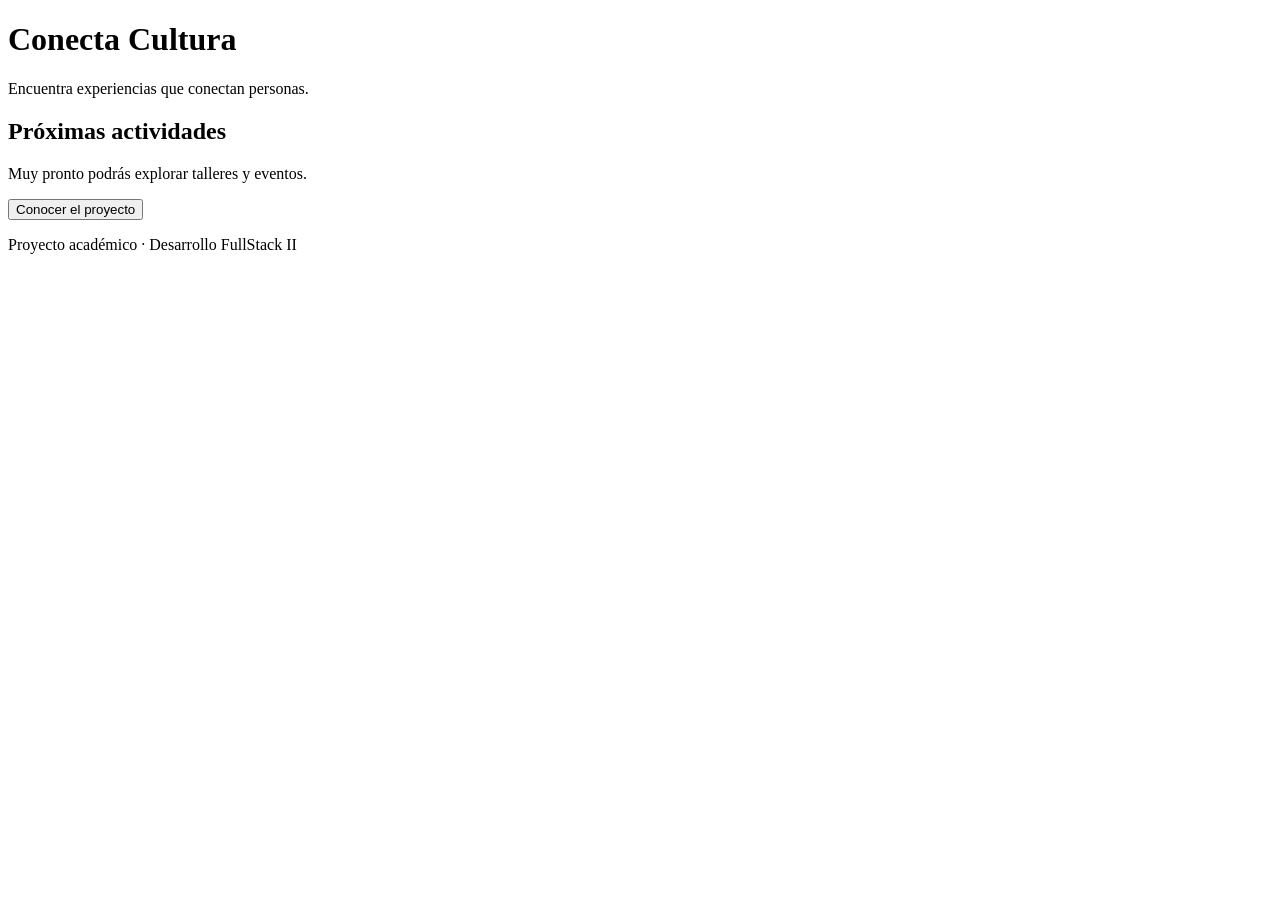
==== index.html @ 06ef7215 "chore: crear estructura inicial del proyecto" ====
<!DOCTYPE html>
<html lang="es">

<head>
    <meta charset="UTF-8">
    <meta name="viewport" content="width=device-width, initial-scale=1.0">
    <meta name="description" content="Actividades y talleres de Conecta Cultura">
    <title>Conecta Cultura | Inicio</title>
    <link rel="stylesheet" href="assets/css/estilos.css">
</head>

<body>
    <header>
        <h1>Conecta Cultura</h1>
        <p>Encuentra experiencias que conectan personas.</p>
    </header>
    <main>
        <section>
            <h2>Próximas actividades</h2>
            <p>Muy pronto podrás explorar talleres y eventos.</p>
            <button id="boton-bienvenida" type="button">Conocer el proyecto</button>
        </section>
    </main>

    <footer>
        <p>Proyecto académico · Desarrollo FullStack II</p>
    </footer>
    <script src="assets/js/app.js"></script>
</body>

</html>
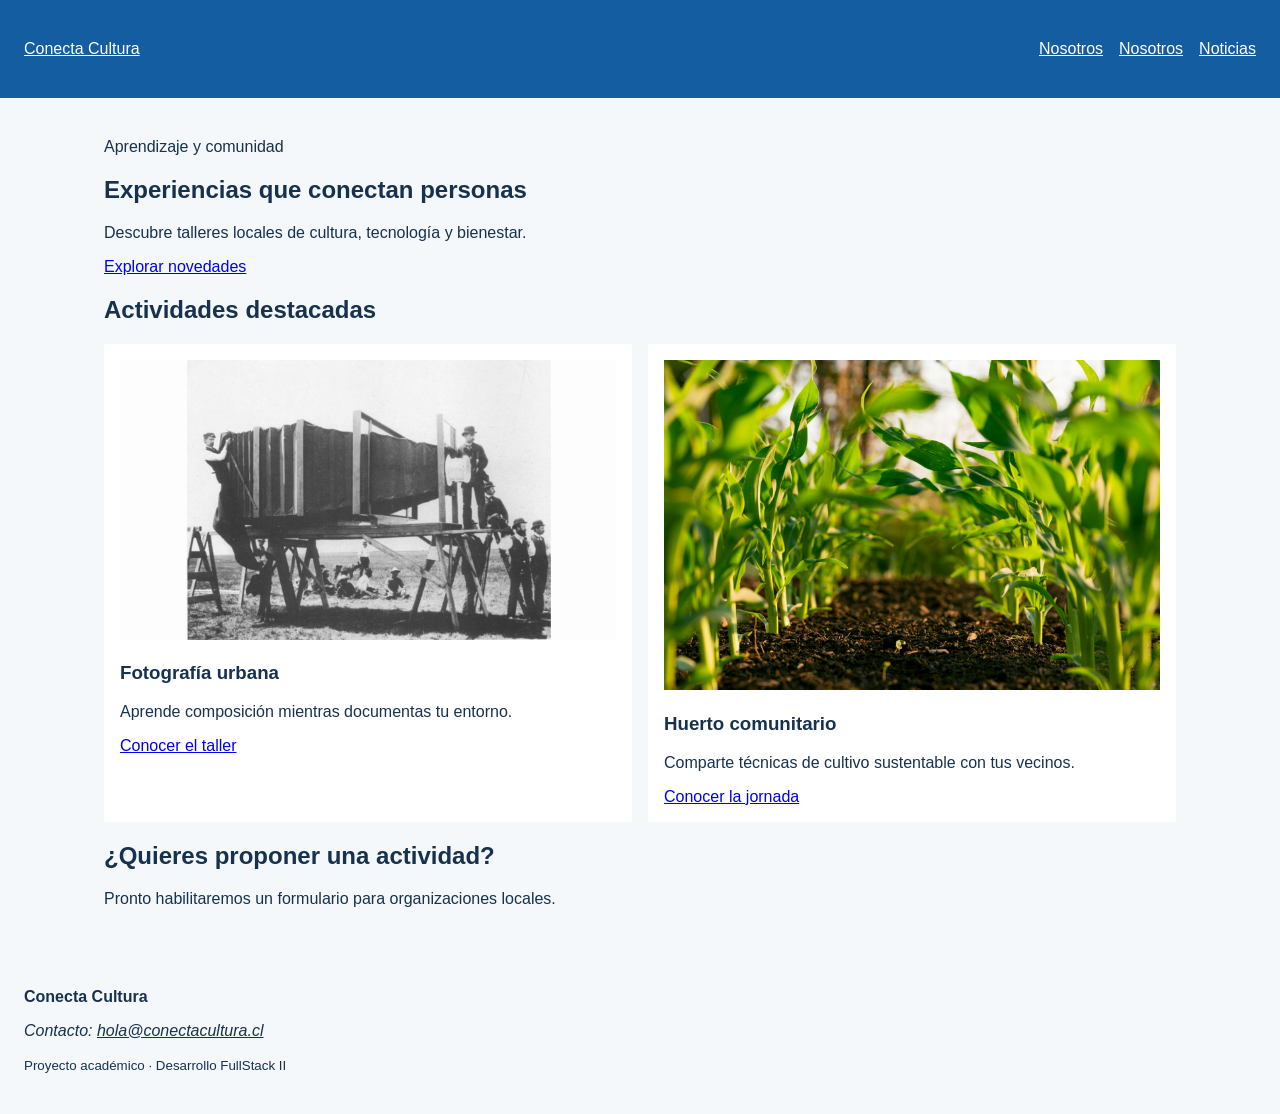
==== commit 13eed8ae: "Primer commit del proyecto fullstack2" ====
--- a/index.html
+++ b/index.html
@@ -4,26 +4,60 @@
 <head>
     <meta charset="UTF-8">
     <meta name="viewport" content="width=device-width, initial-scale=1.0">
-    <meta name="description" content="Actividades y talleres de Conecta Cultura">
-    <title>Conecta Cultura | Inicio</title>
+    <meta name="description" content="Talleres y actividades de Conecta Cultura">
+    <title>Inicio | Conecta Cultura</title>
     <link rel="stylesheet" href="assets/css/estilos.css">
 </head>
 
 <body>
-    <header>
-        <h1>Conecta Cultura</h1>
-        <p>Encuentra experiencias que conectan personas.</p>
+    <a class="salto-contenido" href="#contenido-principal">Ir al contenido</a>
+    <header class="cabecera-sitio">
+        <a class="marca" href="index.html">Conecta Cultura</a>
+        <nav aria-label="Navegación principal">
+            <ul class="menu">
+                <li><a href="index.html" aria-current="page">Nosotros</a></li>
+                <li><a href="nosotros.html">Nosotros</a></li>
+                <li><a href="noticias.html">Noticias</a></li>
+            </ul>
+        </nav>
     </header>
-    <main>
-        <section>
-            <h2>Próximas actividades</h2>
-            <p>Muy pronto podrás explorar talleres y eventos.</p>
-            <button id="boton-bienvenida" type="button">Conocer el proyecto</button>
+
+    <main id="contenido-principal">
+        <section class="presentacion">
+            <p class="etiqueta">Aprendizaje y comunidad</p>
+            <h1>Experiencias que conectan personas</h1>
+            <p>Descubre talleres locales de cultura, tecnología y bienestar.</p>
+            <a class="boton" href="noticias.html">Explorar novedades</a>
         </section>
+
+        <section aria-labelledby="titulo-actividades">
+            <h2 id="titulo-actividades">Actividades destacadas</h2>
+            <div class="grilla-tarjetas">
+                <article class="tarjeta">
+                    <img src="assets/img/fotografia.jpg" alt="Participantes fotografiando edificios del barrio">
+                    <h3>Fotografía urbana</h3>
+                    <p>Aprende composición mientras documentas tu entorno.</p>
+                    <a href="noticia-detalle-1.html">Conocer el taller</a>
+                </article>
+                <article class="tarjeta">
+                    <img src="assets/img/huerto.jpg" alt="Manos plantando una hierba en un huerto comunitario">
+                    <h3>Huerto comunitario</h3>
+                    <p>Comparte técnicas de cultivo sustentable con tus vecinos.</p>
+                    <a href="noticia-detalle-2.html">Conocer la jornada</a>
+                </article>
+            </div>
+        </section>
+
+        <aside class="aviso" aria-labelledby="titulo-aviso">
+            <h2 id="titulo-aviso">¿Quieres proponer una actividad?</h2>
+            <p>Pronto habilitaremos un formulario para organizaciones locales.</p>
+        </aside>
     </main>
 
-    <footer>
-        <p>Proyecto académico · Desarrollo FullStack II</p>
+    <footer class="pie-sitio">
+        <p><strong>Conecta Cultura</strong></p>
+        <address>Contacto: <a href="mailto:hola@conectacultura.cl">hola@conectacultura.cl</a></address>
+        <p><small>Proyecto académico · Desarrollo FullStack II</small></p>
     </footer>
     <script src="assets/js/app.js"></script>
 </body>
--- a/assets/css/estilos.css
+++ b/assets/css/estilos.css
@@ -0,0 +1,82 @@
+* {
+    box-sizing: border-box;
+}
+
+body {
+    margin: 0;
+    font-family: Arial, sans-serif;
+    color: #16324f;
+    background-color: #f4f8fb;
+}
+
+header,
+main,
+footer {
+    padding: 1.5rem;
+}
+
+header {
+    color: #ffffff;
+    background-color: #145da0;
+}
+
+button {
+    padding: 0.75rem 1rem;
+    color: #ffffff;
+    background-color: #2a7f62;
+    border: 0;
+    border-radius: 0.4rem;
+    cursor: pointer;
+}
+
+.cabecera-sitio,
+.menu,
+.grilla-tarjetas {
+  display: flex;
+  gap: 1rem;
+}
+
+.cabecera-sitio {
+  align-items: center;
+  justify-content: space-between;
+}
+
+.menu {
+  padding: 0;
+  list-style: none;
+}
+
+.marca,
+.menu a,
+.pie-sitio a {
+  color: inherit;
+}
+
+main {
+  max-width: 70rem;
+  margin-inline: auto;
+}
+
+.grilla-tarjetas {
+  flex-wrap: wrap;
+}
+
+.tarjeta {
+  flex: 1 1 18rem;
+  padding: 1rem;
+  background: #ffffff;
+}
+
+img {
+  max-width: 100%;
+  height: auto;
+}
+
+.salto-contenido {
+  position: absolute;
+  left: -10000px;
+}
+
+.salto-contenido:focus {
+  position: static;
+}
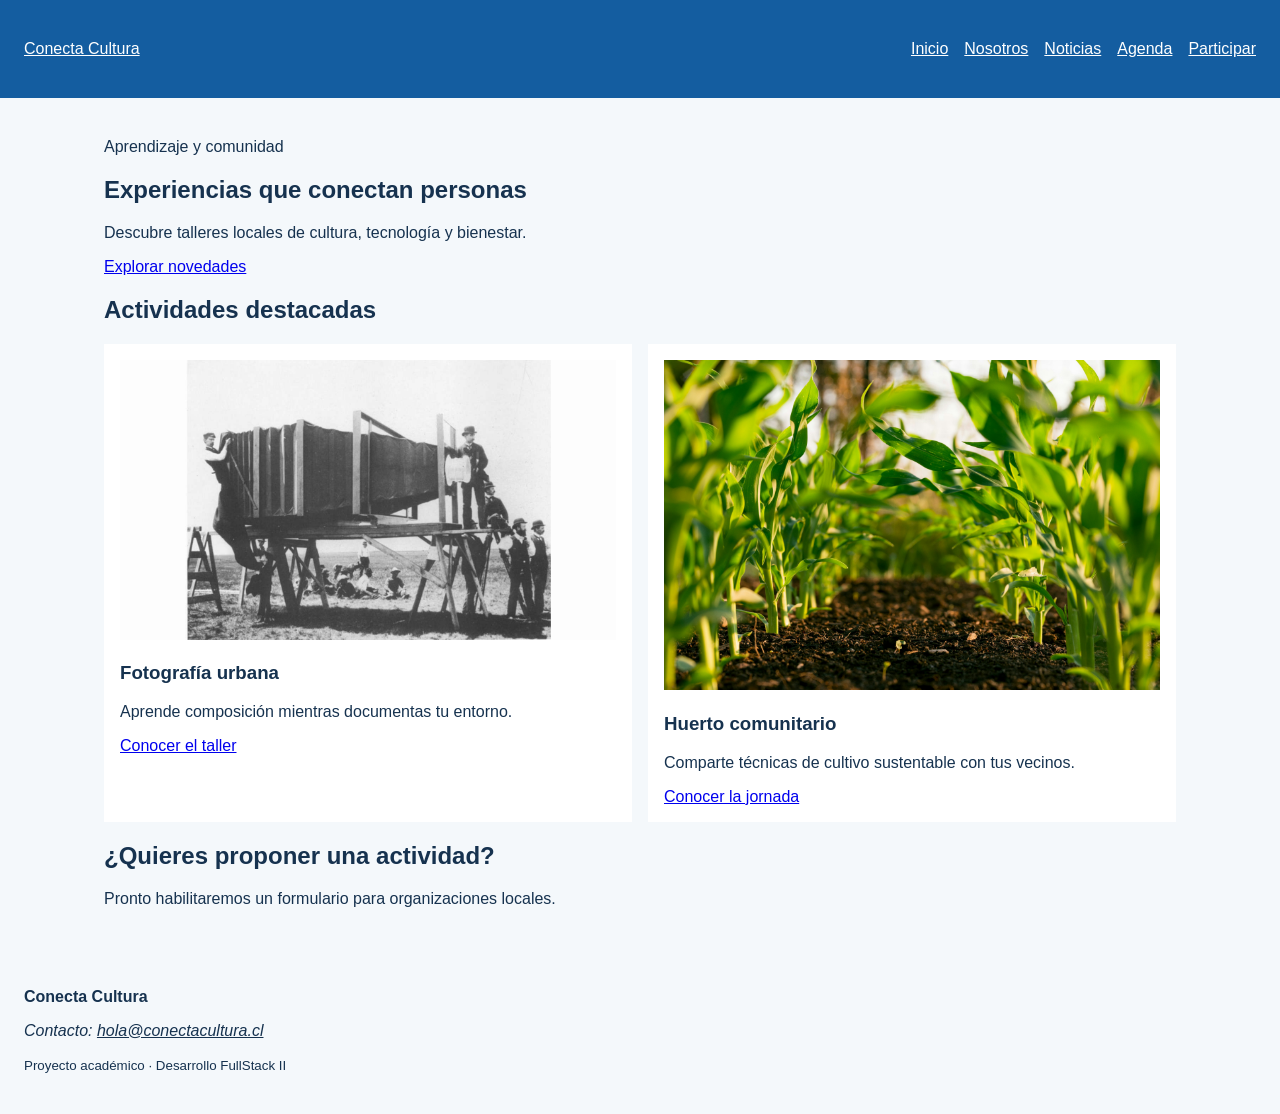
==== commit 00122346: "feat: incorpora formulario agenda y participacion" ====
--- a/index.html
+++ b/index.html
@@ -15,9 +15,11 @@
         <a class="marca" href="index.html">Conecta Cultura</a>
         <nav aria-label="Navegación principal">
             <ul class="menu">
-                <li><a href="index.html" aria-current="page">Nosotros</a></li>
+                <li><a href="index.html" aria-current="page">Inicio</a></li>
                 <li><a href="nosotros.html">Nosotros</a></li>
                 <li><a href="noticias.html">Noticias</a></li>
+                <li><a href="agenda.html">Agenda</a></li>
+                <li><a href="participar.html">Participar</a></li>
             </ul>
         </nav>
     </header>
--- a/assets/css/estilos.css
+++ b/assets/css/estilos.css
@@ -80,3 +80,51 @@
 .salto-contenido:focus {
   position: static;
 }
+
+.tabla-contenedor {
+max-width: 100%;
+overflow-x: auto;
+}
+table {
+width: 100%;
+border-collapse: collapse;
+background-color: #ffffff;
+}
+caption {
+padding: 0.75rem;
+font-weight: bold;
+text-align: left;
+}
+th,
+td {
+padding: 0.75rem;
+border: 1px solid #b8c4cf;
+text-align: left;
+}
+thead {
+color: #ffffff;
+background-color: #145da0;
+}
+
+.formulario {
+display: grid;
+gap: 1rem;
+max-width: 42rem;
+}
+.formulario fieldset {
+display: grid;
+gap: 0.75rem;
+padding: 1rem;
+border: 1px solid #b8c4cf;
+}
+.formulario input,
+.formulario select,
+.formulario textarea {
+width: 100%;
+padding: 0.7rem;
+font: inherit;
+}
+.formulario input[type="radio"],
+.formulario input[type="checkbox"] {
+width: auto;
+}
